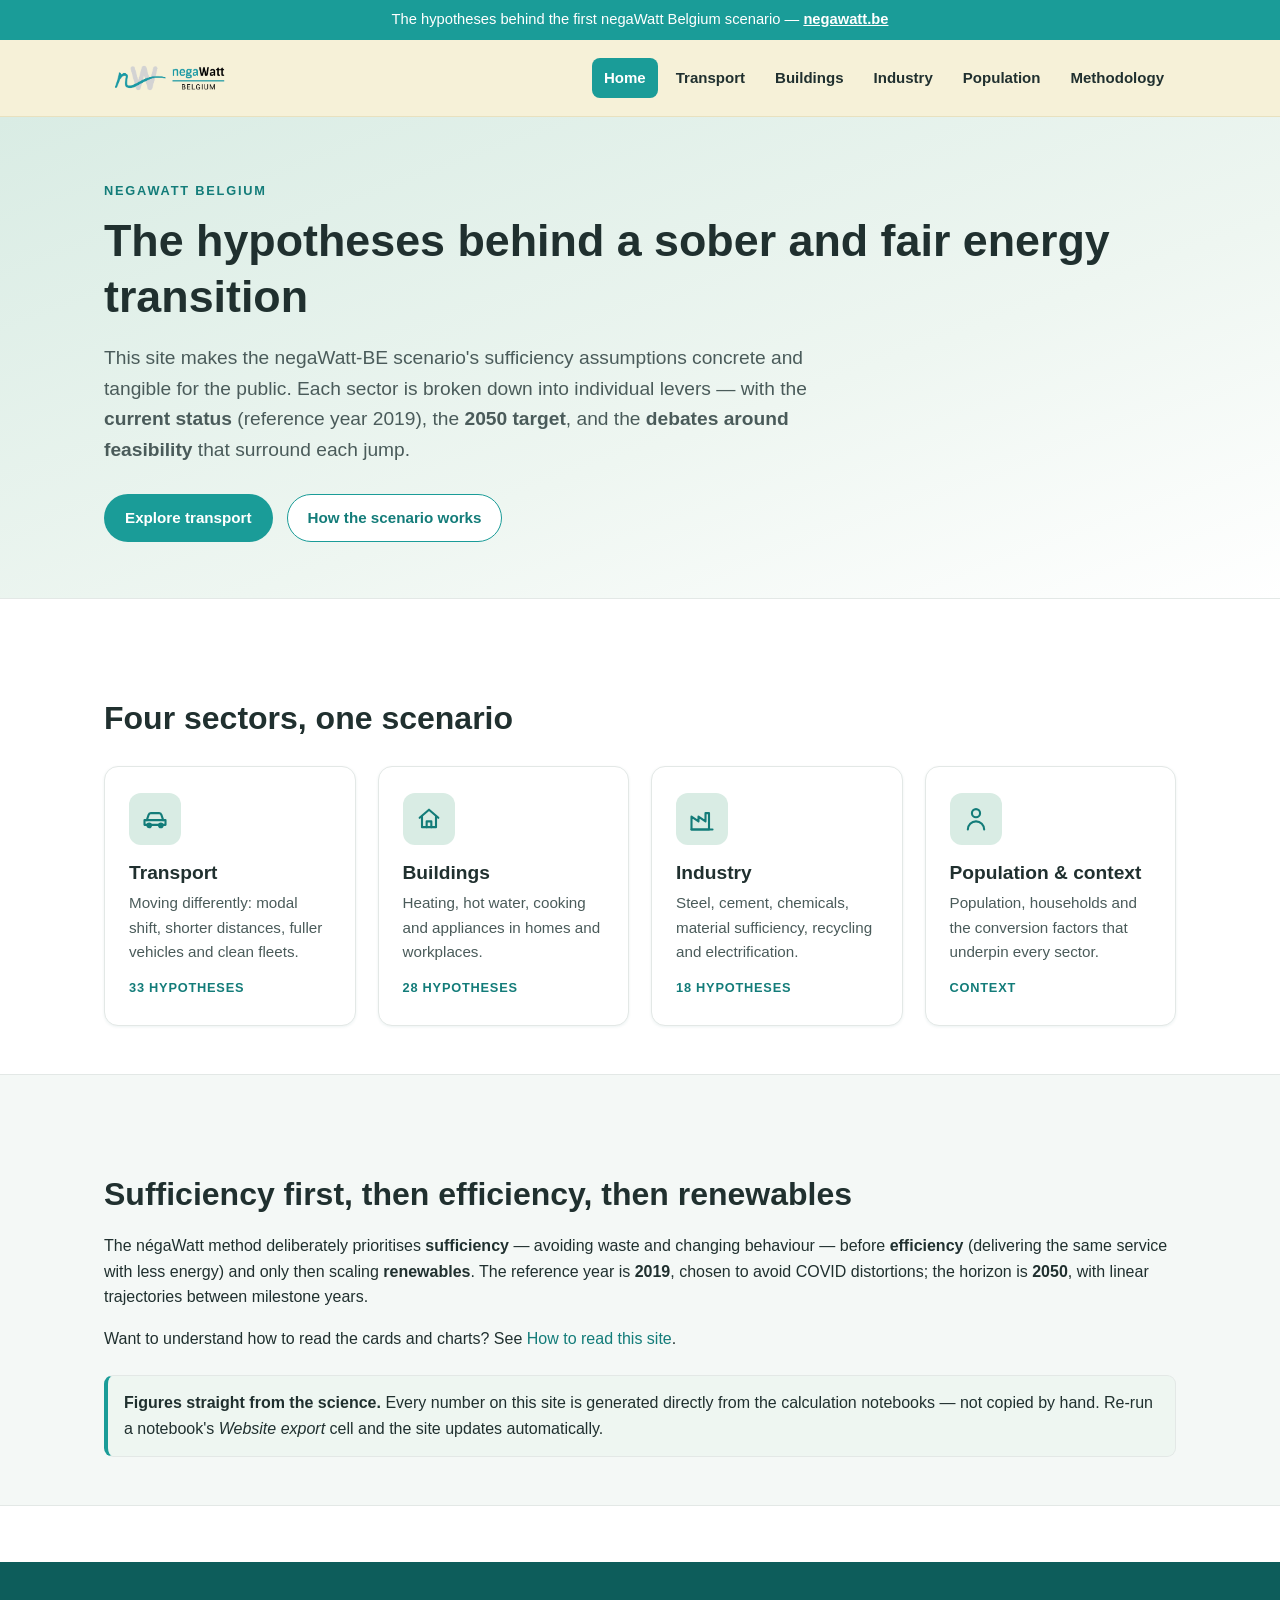
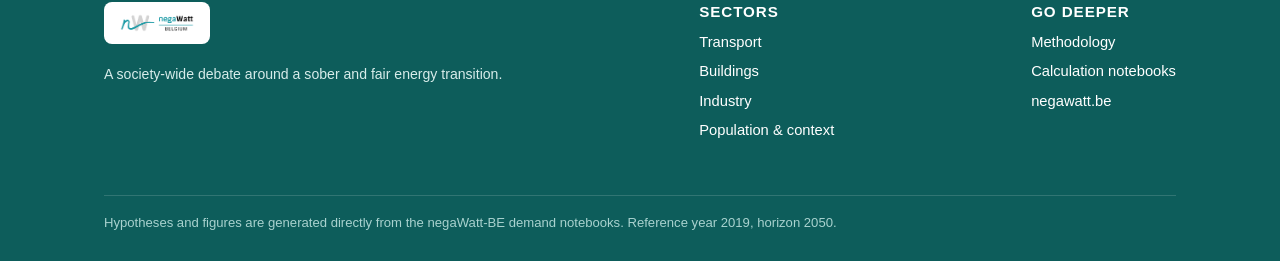
==== website/index.html @ 6805754e "created an html page with the main sufficiency hypotheses, and an automated workflow to update them " ====
<!DOCTYPE html>
<html lang="en">
<head>
  <meta charset="utf-8">
  <meta name="viewport" content="width=device-width, initial-scale=1">
  <title>negaWatt Belgium &mdash; sufficiency hypotheses</title>
  <meta name="description" content="The sufficiency assumptions of the negaWatt Belgium scenario, made concrete and tangible sector by sector: current status, 2050 targets and feasibility debates.">
  <link rel="stylesheet" href="assets/css/styles.css">
</head>
<!-- data-base="" because this page lives at the website root; data-page highlights the nav -->
<body data-base="" data-page="home">

  <main>
    <div class="hero">
      <div class="container">
        <div class="eyebrow">negaWatt Belgium</div>
        <h1>The hypotheses behind a sober and fair energy transition</h1>
        <p class="lead">
          This site makes the negaWatt-BE scenario's sufficiency assumptions concrete and
          tangible for the public. Each sector is broken down into individual levers &mdash;
          with the <strong>current status</strong> (reference year 2019), the
          <strong>2050 target</strong>, and the <strong>debates around feasibility</strong>
          that surround each jump.
        </p>
        <div class="hero-actions">
          <a class="btn" href="sectors/transport.html">Explore transport</a>
          <a class="btn secondary" href="about.html">How the scenario works</a>
        </div>
      </div>
    </div>

    <section class="block">
      <div class="container">
        <h2>Four sectors, one scenario</h2>
        <div class="grid cols-4" style="margin-top: 28px;">
          <a class="sector-card" href="sectors/transport.html">
            <div class="sicon"><svg><use href="#i-car"></use></svg></div>
            <h3>Transport</h3>
            <p>Moving differently: modal shift, shorter distances, fuller vehicles and clean fleets.</p>
            <div class="count">33 hypotheses</div>
          </a>
          <a class="sector-card" href="sectors/buildings.html">
            <div class="sicon"><svg><use href="#i-home"></use></svg></div>
            <h3>Buildings</h3>
            <p>Heating, hot water, cooking and appliances in homes and workplaces.</p>
            <div class="count">28 hypotheses</div>
          </a>
          <a class="sector-card" href="sectors/industry.html">
            <div class="sicon"><svg><use href="#i-factory"></use></svg></div>
            <h3>Industry</h3>
            <p>Steel, cement, chemicals, material sufficiency, recycling and electrification.</p>
            <div class="count">18 hypotheses</div>
          </a>
          <a class="sector-card" href="sectors/population.html">
            <div class="sicon"><svg><use href="#i-people"></use></svg></div>
            <h3>Population &amp; context</h3>
            <p>Population, households and the conversion factors that underpin every sector.</p>
            <div class="count">Context</div>
          </a>
        </div>
      </div>
    </section>

    <section class="block alt">
      <div class="container">
        <h2>Sufficiency first, then efficiency, then renewables</h2>
        <p>
          The négaWatt method deliberately prioritises <strong>sufficiency</strong> &mdash;
          avoiding waste and changing behaviour &mdash; before <strong>efficiency</strong>
          (delivering the same service with less energy) and only then scaling
          <strong>renewables</strong>. The reference year is <strong>2019</strong>, chosen to
          avoid COVID distortions; the horizon is <strong>2050</strong>, with linear
          trajectories between milestone years.
        </p>
        <p style="margin-top: 16px;">
          Want to understand how to read the cards and charts?
          See <a href="about.html">How to read this site</a>.
        </p>
        <div class="note" style="margin-top: 24px;">
          <strong>Figures straight from the science.</strong> Every number on this site is
          generated directly from the calculation notebooks &mdash; not copied by hand.
          Re-run a notebook's <em>Website export</em> cell and the site updates automatically.
        </div>
      </div>
    </section>
  </main>

  <script src="assets/js/nav.js"></script>
</body>
</html>
---- website/assets/css/styles.css ----
/* ==========================================================================
   negaWatt Belgium — Sufficiency hypotheses website
   Single stylesheet. Edit CSS variables below to re-theme the whole site.
   ========================================================================== */

:root {
  /* Brand palette (sampled from the negaWatt Belgium website) */
  --nw-teal:        #1a9c98;
  --nw-teal-dark:   #137c79;
  --nw-teal-darker: #0d5d5b;
  --nw-cream:       #f6f1d8;
  --nw-mint:        #d9ece4;
  --nw-mint-soft:   #eef6f1;

  /* Functional colours */
  --ink:        #20302f;
  --ink-soft:   #4a5b5a;
  --muted:      #768584;
  --line:       #e3e8e6;
  --bg:         #ffffff;
  --bg-alt:     #f4f8f6;

  /* Change badges */
  --down:       #1f9d57;   /* a reduction (good for sufficiency) */
  --down-bg:    #e5f5ec;
  --up:         #c0612a;   /* an increase */
  --up-bg:      #fbeede;
  --flat:       #5a6b6a;
  --flat-bg:    #eceeed;

  /* Layout */
  --maxw:       1120px;
  --radius:     14px;
  --radius-sm:  9px;
  --shadow:     0 1px 2px rgba(13, 93, 91, 0.06), 0 8px 24px rgba(13, 93, 91, 0.08);
  --shadow-sm:  0 1px 3px rgba(13, 93, 91, 0.08);

  --font: "Inter", "Segoe UI", -apple-system, BlinkMacSystemFont, Roboto, Helvetica, Arial, sans-serif;
}

/* ------------------------------ Base ------------------------------------- */
* { box-sizing: border-box; }

html { scroll-behavior: smooth; scroll-padding-top: 130px; }

body {
  margin: 0;
  font-family: var(--font);
  color: var(--ink);
  background: var(--bg);
  line-height: 1.6;
  -webkit-font-smoothing: antialiased;
}

h1, h2, h3, h4 { line-height: 1.25; color: var(--ink); font-weight: 700; }
h1 { font-size: clamp(1.9rem, 4vw, 2.8rem); margin: 0 0 .4em; }
h2 { font-size: clamp(1.5rem, 3vw, 2rem); margin: 1.6em 0 .6em; }
h3 { font-size: 1.2rem; margin: 0 0 .4em; }

a { color: var(--nw-teal-dark); text-decoration: none; }
a:hover { color: var(--nw-teal-darker); text-decoration: underline; }

p { margin: 0 0 1em; }

.container { max-width: var(--maxw); margin: 0 auto; padding: 0 24px; }

.muted { color: var(--muted); }
.small { font-size: .88rem; }
.center { text-align: center; }

/* ------------------------------ Header ----------------------------------- */
.site-header { position: sticky; top: 0; z-index: 50; }

.header-bar {
  background: var(--nw-teal);
  color: #fff;
  text-align: center;
  font-size: .92rem;
  padding: 8px 16px;
}
.header-bar a { color: #fff; font-weight: 600; text-decoration: underline; }

.header-main {
  background: var(--nw-cream);
  border-bottom: 1px solid #e8e1bf;
}
.header-main .container {
  display: flex;
  align-items: center;
  justify-content: space-between;
  gap: 24px;
  min-height: 76px;
}
.brand { display: flex; align-items: center; gap: 12px; }
.brand img { height: 46px; width: auto; display: block; }

.nav { display: flex; align-items: center; gap: 6px; flex-wrap: wrap; }
.nav a {
  color: var(--ink);
  font-weight: 600;
  font-size: .94rem;
  padding: 8px 12px;
  border-radius: 8px;
  text-decoration: none;
  transition: background .15s, color .15s;
}
.nav a:hover { background: rgba(26, 156, 152, .12); color: var(--nw-teal-darker); }
.nav a.active { background: var(--nw-teal); color: #fff; }

.nav-toggle {
  display: none;
  background: none; border: 0; cursor: pointer;
  font-size: 1.6rem; color: var(--ink); padding: 4px 8px;
}

@media (max-width: 820px) {
  .nav-toggle { display: block; }
  .nav {
    display: none;
    position: absolute; left: 0; right: 0; top: 100%;
    flex-direction: column; align-items: stretch;
    background: var(--nw-cream);
    border-bottom: 1px solid #e8e1bf;
    padding: 8px 16px 16px;
    gap: 2px;
  }
  .nav.open { display: flex; }
  .header-main .container { position: relative; }
}

/* ------------------------------ Hero ------------------------------------- */
.hero {
  background: linear-gradient(160deg, var(--nw-mint) 0%, var(--nw-mint-soft) 60%, #fff 100%);
  padding: 64px 0 56px;
  border-bottom: 1px solid var(--line);
}
.hero .eyebrow {
  text-transform: uppercase;
  letter-spacing: .14em;
  font-size: .8rem;
  font-weight: 700;
  color: var(--nw-teal-dark);
  margin-bottom: 12px;
}
.hero p.lead { font-size: 1.2rem; color: var(--ink-soft); max-width: 720px; }

.hero-actions { display: flex; gap: 14px; flex-wrap: wrap; margin-top: 28px; }

/* Sector / page header (lighter than hero) */
.page-head {
  background: linear-gradient(160deg, var(--nw-mint-soft), #fff);
  padding: 48px 0 36px;
  border-bottom: 1px solid var(--line);
}
.page-head .eyebrow {
  text-transform: uppercase; letter-spacing: .14em; font-size: .78rem;
  font-weight: 700; color: var(--nw-teal-dark); margin-bottom: 10px;
}
.page-head p.lead { font-size: 1.1rem; color: var(--ink-soft); max-width: 760px; }

/* ------------------------------ Buttons ---------------------------------- */
.btn {
  display: inline-flex; align-items: center; gap: 8px;
  background: var(--nw-teal); color: #fff;
  font-weight: 600; font-size: .95rem;
  padding: 11px 20px; border-radius: 999px;
  border: 1px solid transparent; cursor: pointer;
  transition: background .15s, transform .05s, box-shadow .15s;
  text-decoration: none;
}
.btn:hover { background: var(--nw-teal-dark); color: #fff; text-decoration: none; box-shadow: var(--shadow-sm); }
.btn:active { transform: translateY(1px); }
.btn.secondary { background: #fff; color: var(--nw-teal-dark); border-color: var(--nw-teal); }
.btn.secondary:hover { background: var(--nw-mint-soft); color: var(--nw-teal-darker); }
.btn .icon { width: 18px; height: 18px; }

/* ------------------------------ Sections --------------------------------- */
section.block { padding: 48px 0; }
section.block.alt { background: var(--bg-alt); border-top: 1px solid var(--line); border-bottom: 1px solid var(--line); }

.section-intro { max-width: 760px; margin-bottom: 8px; }

/* ------------------------------ Sector cards (landing) ------------------- */
.grid { display: grid; gap: 22px; }
.grid.cols-2 { grid-template-columns: repeat(2, 1fr); }
.grid.cols-3 { grid-template-columns: repeat(3, 1fr); }
.grid.cols-4 { grid-template-columns: repeat(4, 1fr); }
@media (max-width: 900px) { .grid.cols-3, .grid.cols-4 { grid-template-columns: repeat(2, 1fr); } }
@media (max-width: 600px) { .grid.cols-2, .grid.cols-3, .grid.cols-4 { grid-template-columns: 1fr; } }

.sector-card {
  display: block;
  background: #fff;
  border: 1px solid var(--line);
  border-radius: var(--radius);
  padding: 26px 24px;
  box-shadow: var(--shadow-sm);
  transition: transform .12s, box-shadow .15s, border-color .15s;
  text-decoration: none; color: inherit;
}
.sector-card:hover {
  transform: translateY(-3px);
  box-shadow: var(--shadow);
  border-color: var(--nw-teal);
  text-decoration: none;
}
.sector-card .sicon {
  width: 52px; height: 52px; border-radius: 12px;
  background: var(--nw-mint); color: var(--nw-teal-dark);
  display: flex; align-items: center; justify-content: center;
  margin-bottom: 16px;
}
.sector-card .sicon svg { width: 28px; height: 28px; }
.sector-card h3 { margin-bottom: 6px; }
.sector-card p { color: var(--ink-soft); margin: 0 0 14px; font-size: .95rem; }
.sector-card .count {
  font-size: .8rem; font-weight: 700; color: var(--nw-teal-dark);
  text-transform: uppercase; letter-spacing: .06em;
}

/* ------------------------------ Sub-nav (in-page anchors) ---------------- */
.subnav {
  position: sticky; top: 130px; z-index: 20;
  background: rgba(255,255,255,.92);
  backdrop-filter: blur(6px);
  border: 1px solid var(--line);
  border-radius: 999px;
  padding: 8px 10px;
  display: flex; gap: 6px; flex-wrap: wrap;
  margin: 22px 0 8px;
  box-shadow: var(--shadow-sm);
}
.subnav a {
  font-size: .85rem; font-weight: 600; color: var(--ink-soft);
  padding: 6px 12px; border-radius: 999px; text-decoration: none;
}
.subnav a:hover { background: var(--nw-mint-soft); color: var(--nw-teal-darker); }

/* ------------------------------ Hypothesis cards ------------------------- */
.hyp-grid { display: grid; grid-template-columns: repeat(2, 1fr); gap: 22px; }
@media (max-width: 860px) { .hyp-grid { grid-template-columns: 1fr; } }

.hyp-card {
  background: #fff;
  border: 1px solid var(--line);
  border-radius: var(--radius);
  padding: 22px 22px 18px;
  box-shadow: var(--shadow-sm);
  scroll-margin-top: 200px;
  display: flex; flex-direction: column;
}
.hyp-card__head { display: flex; align-items: flex-start; gap: 14px; margin-bottom: 6px; }
.hyp-card__icon {
  flex: 0 0 auto;
  width: 44px; height: 44px; border-radius: 10px;
  background: var(--nw-mint); color: var(--nw-teal-dark);
  display: flex; align-items: center; justify-content: center;
}
.hyp-card__icon svg { width: 24px; height: 24px; }
.hyp-card__title { flex: 1; }
.hyp-card__title h3 { margin: 0; font-size: 1.12rem; }
.hyp-card__cat {
  font-size: .74rem; font-weight: 700; text-transform: uppercase;
  letter-spacing: .06em; color: var(--muted);
}

/* The value strip: 2019 -> 2050 with a change badge */
.hyp-values {
  display: flex; align-items: stretch; gap: 10px;
  margin: 14px 0 6px;
}
.val-box {
  flex: 1; text-align: center;
  background: var(--bg-alt);
  border: 1px solid var(--line);
  border-radius: var(--radius-sm);
  padding: 10px 8px;
}
.val-box .yr { font-size: .72rem; font-weight: 700; color: var(--muted); letter-spacing: .04em; }
.val-box .num { font-size: 1.5rem; font-weight: 800; color: var(--ink); line-height: 1.1; }
.val-box .unit { font-size: .74rem; color: var(--ink-soft); }
.val-arrow { display: flex; align-items: center; color: var(--muted); font-size: 1.3rem; }

.badge {
  display: inline-flex; align-items: center; gap: 5px;
  align-self: center;
  font-size: .82rem; font-weight: 800;
  padding: 5px 11px; border-radius: 999px;
  white-space: nowrap;
}
.badge.down { color: var(--down); background: var(--down-bg); }
.badge.up   { color: var(--up);   background: var(--up-bg); }
.badge.flat { color: var(--flat); background: var(--flat-bg); }

.hyp-chart { width: 100%; height: 150px; margin: 8px 0 4px; }

.hyp-card__body { color: var(--ink-soft); font-size: .95rem; }
.hyp-card__body p:last-child { margin-bottom: 0; }

/* Debate / feasibility callout */
.debate {
  margin-top: 14px;
  background: #fbf6ec;
  border: 1px solid #efe2c4;
  border-left: 4px solid #e0a93b;
  border-radius: var(--radius-sm);
  padding: 12px 14px;
  font-size: .9rem; color: #6c5526;
}
.debate strong { color: #8a6a1f; }
.debate .label {
  display: inline-flex; align-items: center; gap: 6px;
  font-weight: 800; text-transform: uppercase; letter-spacing: .05em;
  font-size: .72rem; color: #b07d1c; margin-bottom: 4px;
}

.hyp-card__foot {
  margin-top: 14px; padding-top: 12px; border-top: 1px dashed var(--line);
  display: flex; justify-content: space-between; align-items: center; gap: 10px;
  font-size: .85rem;
}
.hyp-card__foot .ref { color: var(--muted); }
.hyp-card__foot a { font-weight: 600; }

/* ------------------------------ Big sector chart ------------------------- */
.figure {
  background: #fff; border: 1px solid var(--line);
  border-radius: var(--radius); padding: 18px; box-shadow: var(--shadow-sm);
}
.figure h3 { margin-bottom: 4px; }
.figure .fig-note { color: var(--muted); font-size: .85rem; margin-bottom: 10px; }
.figure .plot { width: 100%; height: 360px; }

/* ------------------------------ Callouts / notes ------------------------- */
.note {
  background: var(--nw-mint-soft);
  border: 1px solid var(--line);
  border-left: 4px solid var(--nw-teal);
  border-radius: var(--radius-sm);
  padding: 14px 16px;
}

.stub-banner {
  background: var(--nw-cream);
  border: 1px dashed #d9cf9a;
  border-radius: var(--radius-sm);
  padding: 14px 16px; color: #6f6433; font-size: .92rem;
}

/* ------------------------------ Footer ----------------------------------- */
.site-footer {
  background: var(--nw-teal-darker);
  color: #d7ecea;
  padding: 40px 0 28px;
  margin-top: 56px;
}
.site-footer a { color: #fff; }
.site-footer .container { display: flex; flex-wrap: wrap; gap: 28px; justify-content: space-between; }
.site-footer h4 { color: #fff; font-size: .95rem; margin: 0 0 10px; text-transform: uppercase; letter-spacing: .06em; }
.site-footer ul { list-style: none; margin: 0; padding: 0; }
.site-footer li { margin-bottom: 6px; font-size: .92rem; }
.site-footer .foot-brand img { height: 42px; margin-bottom: 10px; background: #fff; padding: 6px 10px; border-radius: 8px; }
.site-footer .copyright { width: 100%; border-top: 1px solid rgba(255,255,255,.15); margin-top: 18px; padding-top: 16px; font-size: .82rem; color: #a9d2cf; }

/* ------------------------------ Utilities -------------------------------- */
.mt-0 { margin-top: 0; }
.mb-0 { margin-bottom: 0; }
.hidden { display: none !important; }
.ico { width: 1.2em; height: 1.2em; vertical-align: -0.2em; }
.data-missing { opacity: .92; }
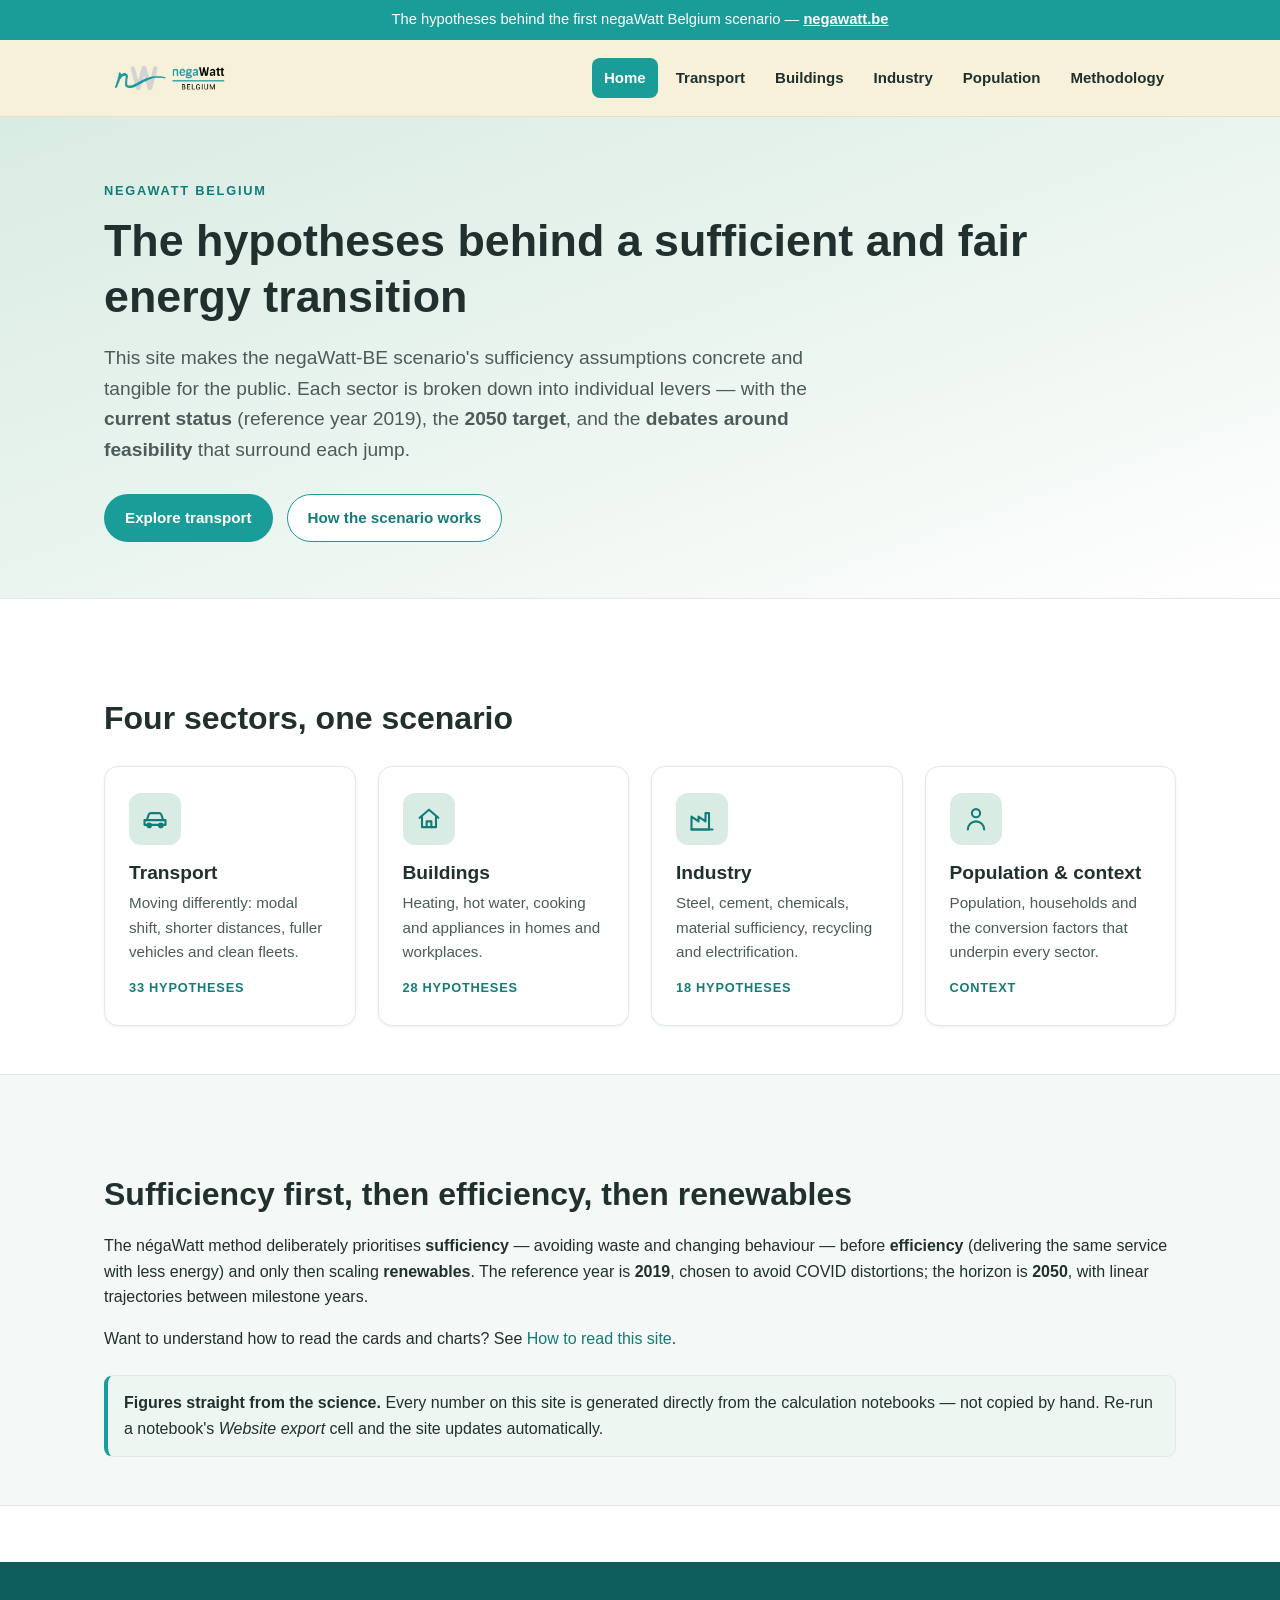
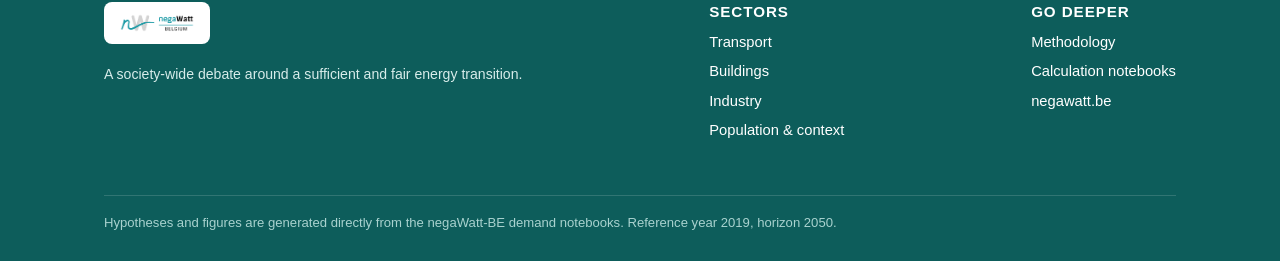
==== commit 7eea4882: "Update freight transport question and related content for clarity and consistency" ====
--- a/website/index.html
+++ b/website/index.html
@@ -14,7 +14,7 @@
     <div class="hero">
       <div class="container">
         <div class="eyebrow">negaWatt Belgium</div>
-        <h1>The hypotheses behind a sober and fair energy transition</h1>
+        <h1>The hypotheses behind a sufficient and fair energy transition</h1>
         <p class="lead">
           This site makes the negaWatt-BE scenario's sufficiency assumptions concrete and
           tangible for the public. Each sector is broken down into individual levers &mdash;
